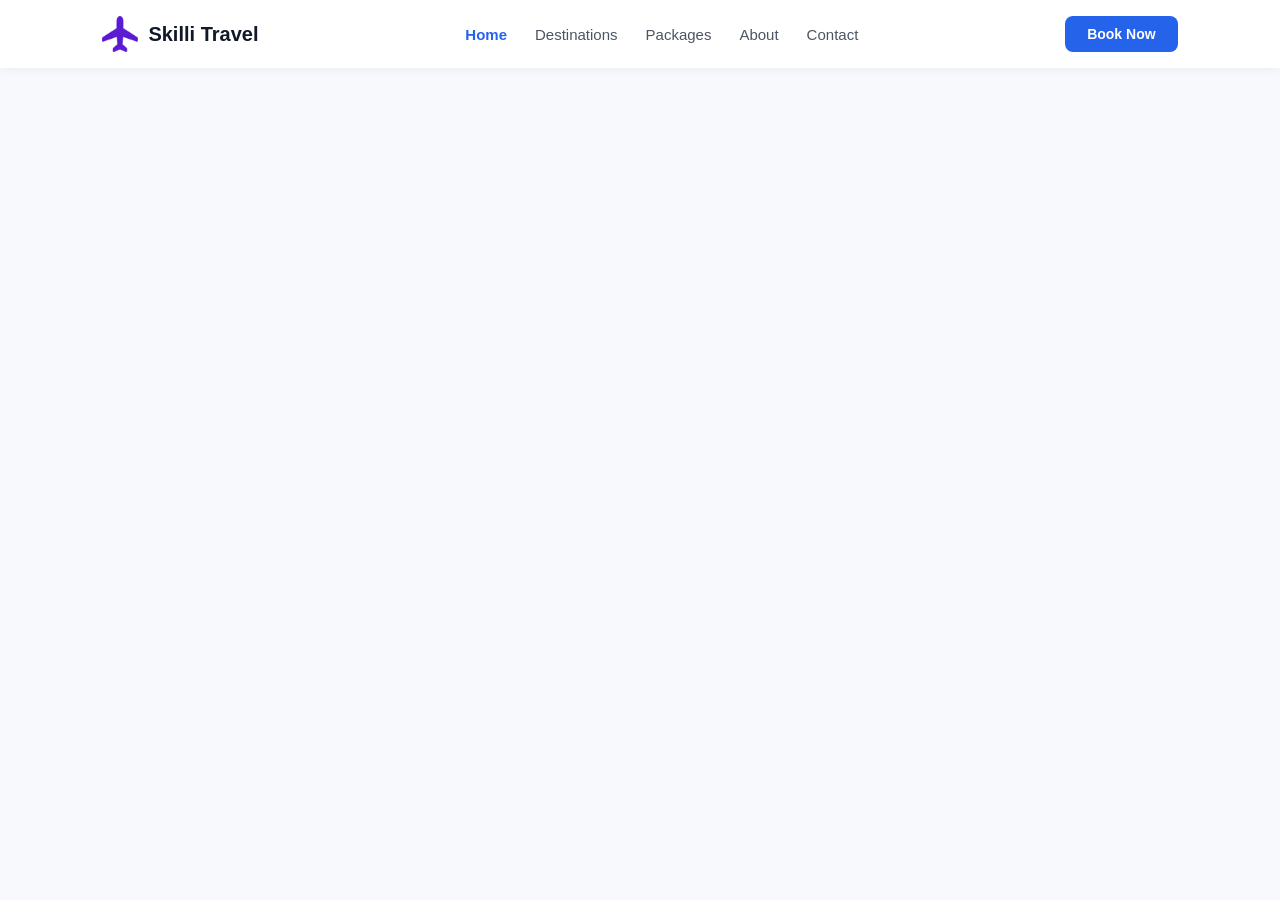
==== Students Submission/2601184_Vaishnavi_Sonawane/Task 3/index.html @ b261baee "Added navbar and navigation styling" ====
<!DOCTYPE html>
<html lang="en">
<head>
    <meta charset="UTF-8">
    <meta name="viewport" content="width=device-width, initial-scale=1.0">
    <title>Skilli Travel</title>
    <link rel="stylesheet" href="style.css">
</head>
<body>
    <!-- Navbar section -->
<div class="navbar">

    <!-- Logo and website name -->
    <div class="logo">
        <img src="Assets/04.png" alt="logo">
        <span>Skilli Travel</span>
    </div>

    <!-- Navigation links -->
    <div class="nav-links">
        <a href="#" class="active">Home</a>
        <a href="#">Destinations</a>
        <a href="#">Packages</a>
        <a href="#">About</a>
        <a href="#">Contact</a>
    </div>

    <!-- Book Now button -->
    <a href="#" class="btn-primary">Book Now</a>
</div>

</body>
</html>
---- Students Submission/2601184_Vaishnavi_Sonawane/Task 3/style.css ----
/* Reset the default styles */
* {
    margin: 0;
    padding: 0;
    box-sizing: border-box;
    font-family: Arial, sans-serif;
}

/* Body styling */
body {
    background-color: #f8f9fc;
    color: #1f2937;
}

/* Navbar styling */
.navbar {
    background-color: #ffffff;
    padding: 16px 8%;
    display: flex;
    justify-content: space-between;
    align-items: center;
    box-shadow: 0 2px 10px rgba(0, 0, 0, 0.05);
}

/* Logo styling */
.logo {
    display: flex;
    align-items: center;
    gap: 10px;
    font-size: 20px;
    font-weight: bold;
    color: #111827;
}

/* Logo image */
.logo img {
    width: 36px;
    height: 36px;
}

/* Navigation links */
.nav-links {
    display: flex;
    gap: 28px;
}

/* Navigation link styling */
.nav-links a {
    text-decoration: none;
    color: #4b5563;
    font-size: 15px;
}

/* Active and hover links */
.nav-links a.active,
.nav-links a:hover {
    color: #2563eb;
    font-weight: bold;
}

/* Primary button */
.btn-primary {
    background-color: #2563eb;
    color: #ffffff;
    text-decoration: none;
    padding: 10px 22px;
    border-radius: 8px;
    font-size: 14px;
    font-weight: bold;
    display: inline-block;
}

/* Primary button hover */
.btn-primary:hover {
    background-color: #1d4ed8;
}
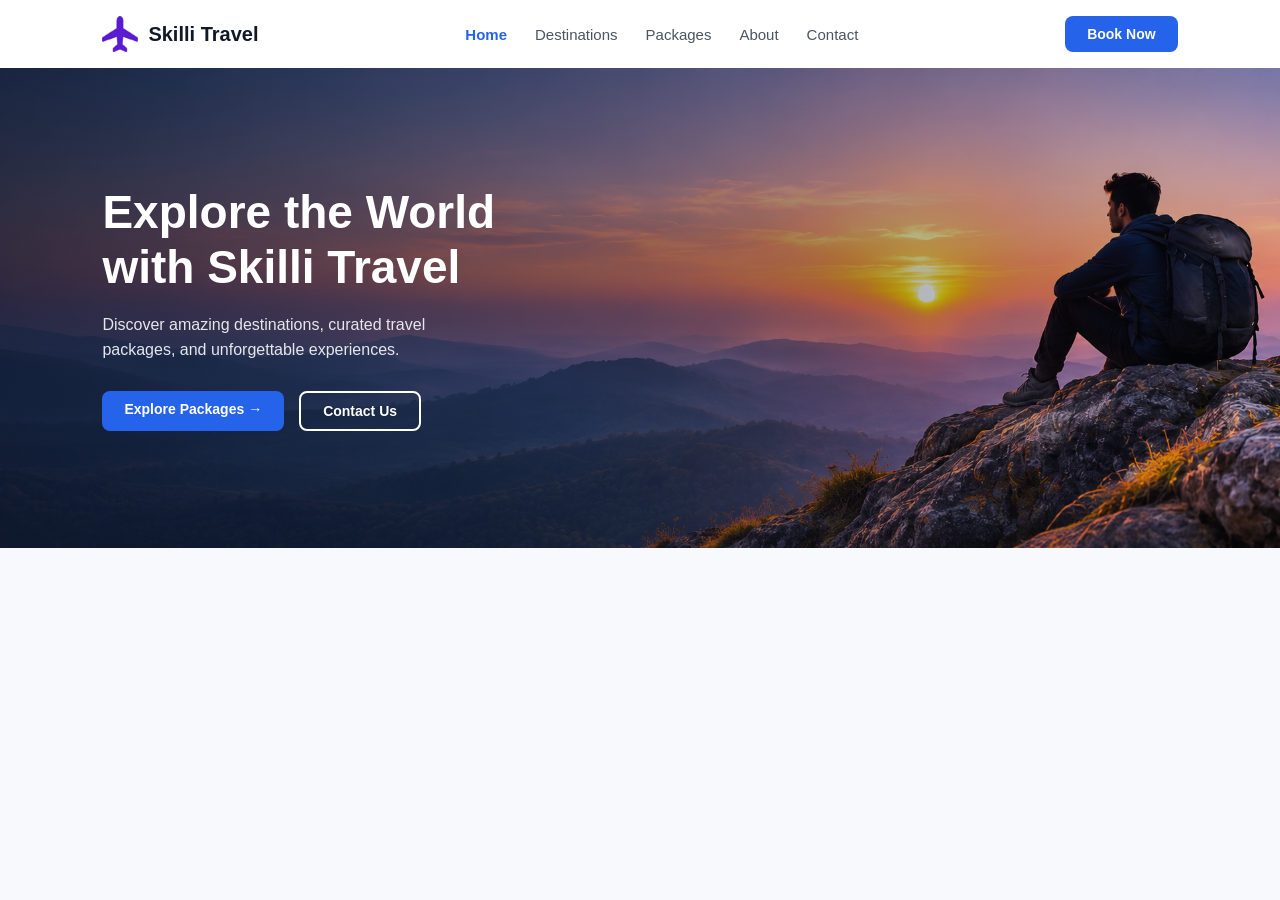
==== commit 00e85276: "Added hero section with buttons and background image" ====
--- a/Students Submission/2601184_Vaishnavi_Sonawane/Task 3/index.html
+++ b/Students Submission/2601184_Vaishnavi_Sonawane/Task 3/index.html
@@ -29,5 +29,23 @@
     <a href="#" class="btn-primary">Book Now</a>
 </div>
 
+<!-- Hero section -->
+<div class="hero" style="background-image: linear-gradient(90deg, rgba(18, 22, 41, 0.72), rgba(18, 22, 41, 0.15)), url('Assets/07.png');">
+
+    <div class="hero-content">
+
+        <h1>Explore the World<br>with Skilli Travel</h1>
+
+        <p>Discover amazing destinations, curated travel<br>packages, and unforgettable experiences.</p>
+
+        <!-- Hero buttons -->
+        <div class="hero-buttons">
+            <a href="#" class="btn-primary">Explore Packages &rarr;</a>
+            <a href="#" class="btn-outline">Contact Us</a>
+        </div>
+
+    </div>
+</div>
+
 </body>
 </html>
--- a/Students Submission/2601184_Vaishnavi_Sonawane/Task 3/style.css
+++ b/Students Submission/2601184_Vaishnavi_Sonawane/Task 3/style.css
@@ -73,4 +73,53 @@
 /* Primary button hover */
 .btn-primary:hover {
     background-color: #1d4ed8;
+}
+/* Outline button */
+.btn-outline {
+    border: 2px solid #ffffff;
+    color: #ffffff;
+    text-decoration: none;
+    padding: 10px 22px;
+    border-radius: 8px;
+    font-size: 14px;
+    font-weight: bold;
+    display: inline-block;
+}
+
+/* Outline button hover */
+.btn-outline:hover {
+    background-color: #ffffff;
+    color: #111827;
+}
+
+/* Hero section styling */
+.hero {
+    min-height: 480px;
+    padding: 80px 8%;
+    background-size: cover;
+    background-position: center;
+    display: flex;
+    align-items: center;
+    color: #ffffff;
+}
+
+/* Hero heading */
+.hero-content h1 {
+    font-size: 46px;
+    line-height: 1.2;
+    margin-bottom: 16px;
+}
+
+/* Hero paragraph */
+.hero-content p {
+    font-size: 16px;
+    line-height: 1.6;
+    color: #e5e7eb;
+    margin-bottom: 28px;
+}
+
+/* Hero buttons */
+.hero-buttons {
+    display: flex;
+    gap: 15px;
 }
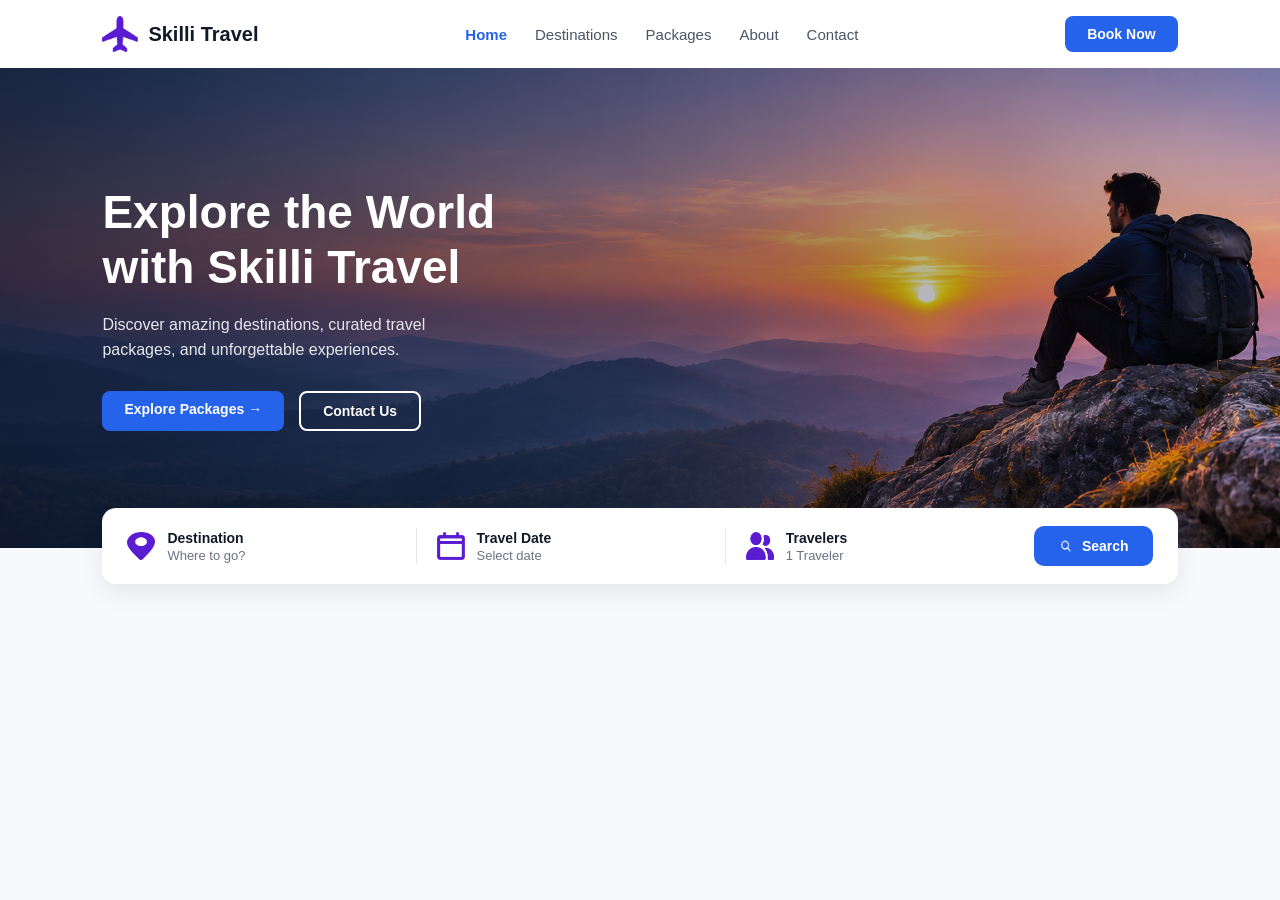
==== commit 9041d450: "Added travel search section and styling" ====
--- a/Students Submission/2601184_Vaishnavi_Sonawane/Task 3/index.html
+++ b/Students Submission/2601184_Vaishnavi_Sonawane/Task 3/index.html
@@ -46,6 +46,50 @@
 
     </div>
 </div>
+<!-- Search section -->
+<div class="search-wrapper">
+
+    <div class="search-bar">
+
+        <!-- Destination option -->
+        <div class="search-item">
+            <img src="Assets/03.png" alt="Destination">
+            <div>
+                <div class="search-title">Destination</div>
+                <div class="search-sub">Where to go?</div>
+            </div>
+        </div>
+
+        <div class="divider"></div>
+
+        <!-- Travel date option -->
+        <div class="search-item">
+            <img src="Assets/02.png" alt="Date">
+            <div>
+                <div class="search-title">Travel Date</div>
+                <div class="search-sub">Select date</div>
+            </div>
+        </div>
+
+        <div class="divider"></div>
+
+        <!-- Travelers option -->
+        <div class="search-item">
+            <img src="Assets/01.png" alt="Travelers">
+            <div>
+                <div class="search-title">Travelers</div>
+                <div class="search-sub">1 Traveler</div>
+            </div>
+        </div>
+
+        <!-- Search button -->
+        <button class="search-btn">
+            <img src="Assets/05.png" alt="Search">
+            <span>Search</span>
+        </button>
+
+    </div>
+</div>
 
 </body>
 </html>
--- a/Students Submission/2601184_Vaishnavi_Sonawane/Task 3/style.css
+++ b/Students Submission/2601184_Vaishnavi_Sonawane/Task 3/style.css
@@ -122,4 +122,77 @@
 .hero-buttons {
     display: flex;
     gap: 15px;
+}
+/* Search section */
+.search-wrapper {
+    padding: 0 8%;
+    margin-top: -40px;
+}
+
+/* Search bar styling */
+.search-bar {
+    background-color: #ffffff;
+    border-radius: 14px;
+    padding: 18px 25px;
+    display: flex;
+    align-items: center;
+    justify-content: space-between;
+    gap: 20px;
+    box-shadow: 0 8px 25px rgba(0, 0, 0, 0.08);
+}
+
+/* Search items */
+.search-item {
+    display: flex;
+    align-items: center;
+    gap: 12px;
+    flex: 1;
+}
+
+/* Search item images */
+.search-item img {
+    width: 28px;
+    height: 28px;
+}
+
+/* Search title */
+.search-title {
+    font-size: 14px;
+    font-weight: bold;
+    color: #111827;
+}
+
+/* Search subtitle */
+.search-sub {
+    font-size: 13px;
+    color: #6b7280;
+    margin-top: 2px;
+}
+
+/* Divider between items */
+.divider {
+    width: 1px;
+    height: 36px;
+    background-color: #e5e7eb;
+}
+
+/* Search button */
+.search-btn {
+    background-color: #2563eb;
+    color: #ffffff;
+    border: none;
+    padding: 12px 24px;
+    border-radius: 10px;
+    font-size: 14px;
+    font-weight: bold;
+    display: flex;
+    align-items: center;
+    gap: 8px;
+    cursor: pointer;
+}
+
+/* Search button image */
+.search-btn img {
+    width: 16px;
+    height: 16px;
 }
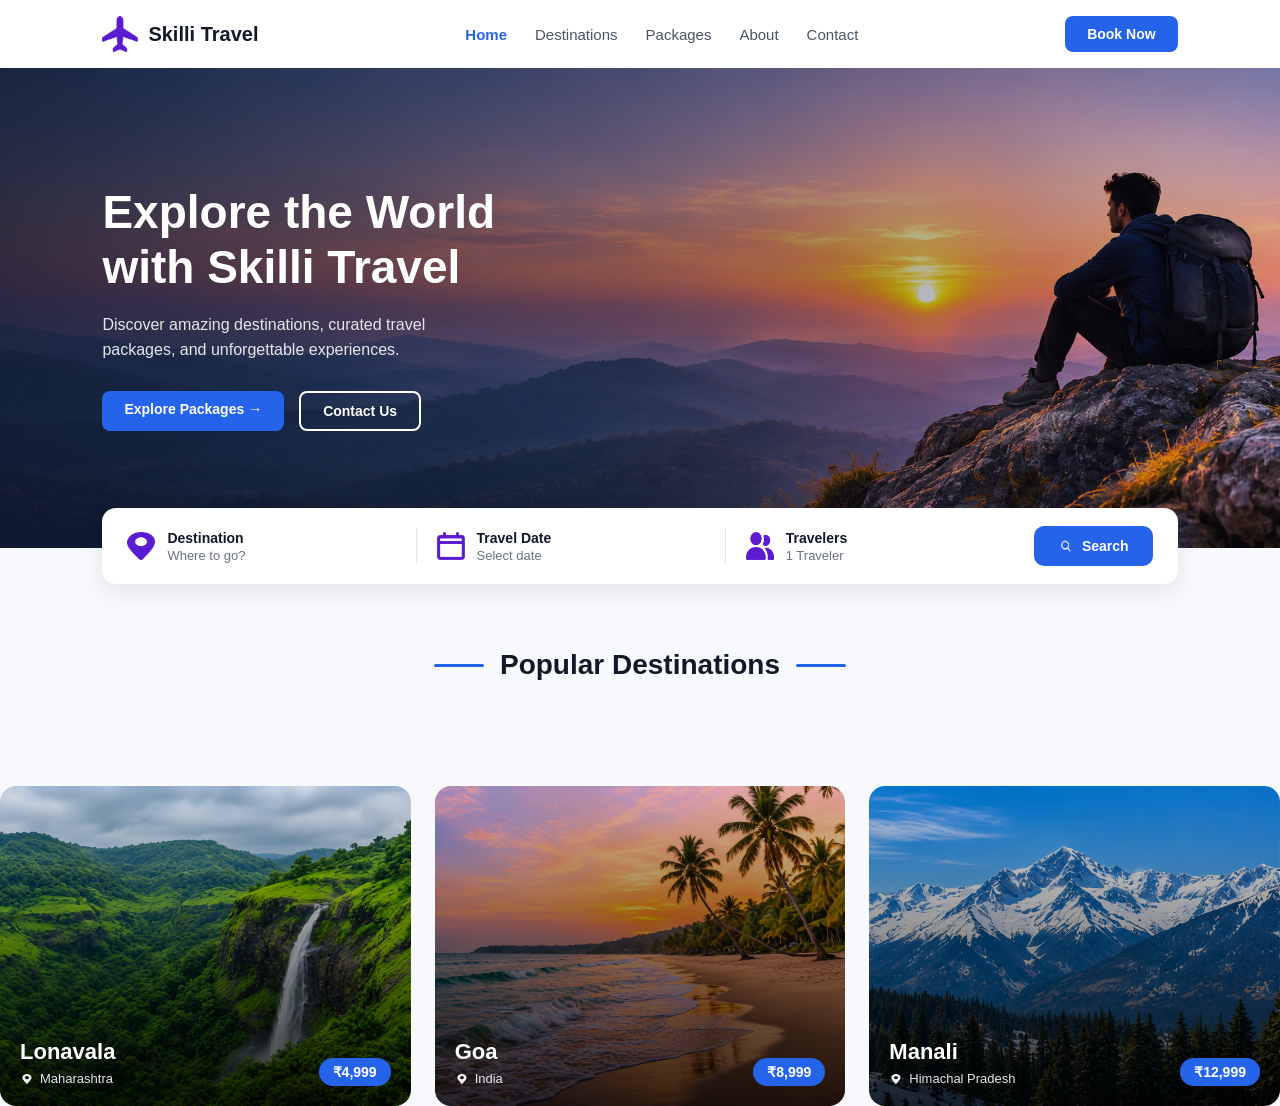
==== commit 43a9b8ad: "Added destination, its cards with images and price" ====
--- a/Students Submission/2601184_Vaishnavi_Sonawane/Task 3/index.html
+++ b/Students Submission/2601184_Vaishnavi_Sonawane/Task 3/index.html
@@ -90,6 +90,65 @@
 
     </div>
 </div>
+<!-- Destinations section -->
+<div class="destinations">
 
+    <!-- Section heading -->
+    <div class="section-heading">
+        <span class="line"></span>
+        <h2>Popular Destinations</h2>
+        <span class="line"></span>
+    </div>
+
+</div>
+<!-- Destination cards -->
+<div class="cards-grid">
+
+    <!-- First destination card -->
+    <div class="dest-card" style="background-image: linear-gradient(to top, rgba(0, 0, 0, 0.78), rgba(0, 0, 0, 0.1)), url('Assets/08.png');">
+
+        <div class="card-footer">
+            <div>
+                <h3>Lonavala</h3>
+                <p class="location">
+                    <img src="Assets/06.png" alt="Pin">
+                    <span>Maharashtra</span>
+                </p>
+            </div>
+            <span class="price-pill">&#8377;4,999</span>
+        </div>
+    </div>
+
+    <!-- Second destination card -->
+    <div class="dest-card" style="background-image: linear-gradient(to top, rgba(0, 0, 0, 0.78), rgba(0, 0, 0, 0.1)), url('Assets/10.png');">
+
+        <div class="card-footer">
+            <div>
+                <h3>Goa</h3>
+                <p class="location">
+                    <img src="Assets/06.png" alt="Pin">
+                    <span>India</span>
+                </p>
+            </div>
+            <span class="price-pill">&#8377;8,999</span>
+        </div>
+    </div>
+
+    <!-- Third destination card -->
+    <div class="dest-card" style="background-image: linear-gradient(to top, rgba(0, 0, 0, 0.78), rgba(0, 0, 0, 0.1)), url('Assets/09.png');">
+
+        <div class="card-footer">
+            <div>
+                <h3>Manali</h3>
+                <p class="location">
+                    <img src="Assets/06.png" alt="Pin">
+                    <span>Himachal Pradesh</span>
+                </p>
+            </div>
+            <span class="price-pill">&#8377;12,999</span>
+        </div>
+    </div>
+
+</div>
 </body>
 </html>
--- a/Students Submission/2601184_Vaishnavi_Sonawane/Task 3/style.css
+++ b/Students Submission/2601184_Vaishnavi_Sonawane/Task 3/style.css
@@ -195,4 +195,88 @@
 .search-btn img {
     width: 16px;
     height: 16px;
+}
+/* Destinations section */
+.destinations {
+    padding: 65px 8%;
+}
+
+/* Section heading */
+.section-heading {
+    display: flex;
+    align-items: center;
+    justify-content: center;
+    gap: 16px;
+    margin-bottom: 40px;
+}
+
+/* Heading text */
+.section-heading h2 {
+    font-size: 28px;
+    color: #111827;
+}
+
+/* Lines beside heading */
+.section-heading .line {
+    width: 50px;
+    height: 3px;
+    background-color: #2563eb;
+    border-radius: 4px;
+}
+/* Destination cards grid */
+.cards-grid {
+    display: grid;
+    grid-template-columns: repeat(3, 1fr);
+    gap: 24px;
+}
+
+/* Destination card styling */
+.dest-card {
+    height: 320px;
+    border-radius: 16px;
+    background-size: cover;
+    background-position: center;
+    padding: 20px;
+    display: flex;
+    align-items: flex-end;
+    color: #ffffff;
+}
+
+/* Card footer */
+.card-footer {
+    width: 100%;
+    display: flex;
+    justify-content: space-between;
+    align-items: flex-end;
+}
+
+/* Destination name */
+.card-footer h3 {
+    font-size: 22px;
+    margin-bottom: 6px;
+}
+
+/* Location details */
+.location {
+    display: flex;
+    align-items: center;
+    gap: 6px;
+    font-size: 13px;
+    color: #e5e7eb;
+}
+
+/* Location image */
+.location img {
+    width: 14px;
+    height: 14px;
+}
+
+/* Price label */
+.price-pill {
+    background-color: #2563eb;
+    color: #ffffff;
+    font-size: 14px;
+    font-weight: bold;
+    padding: 6px 14px;
+    border-radius: 20px;
 }
